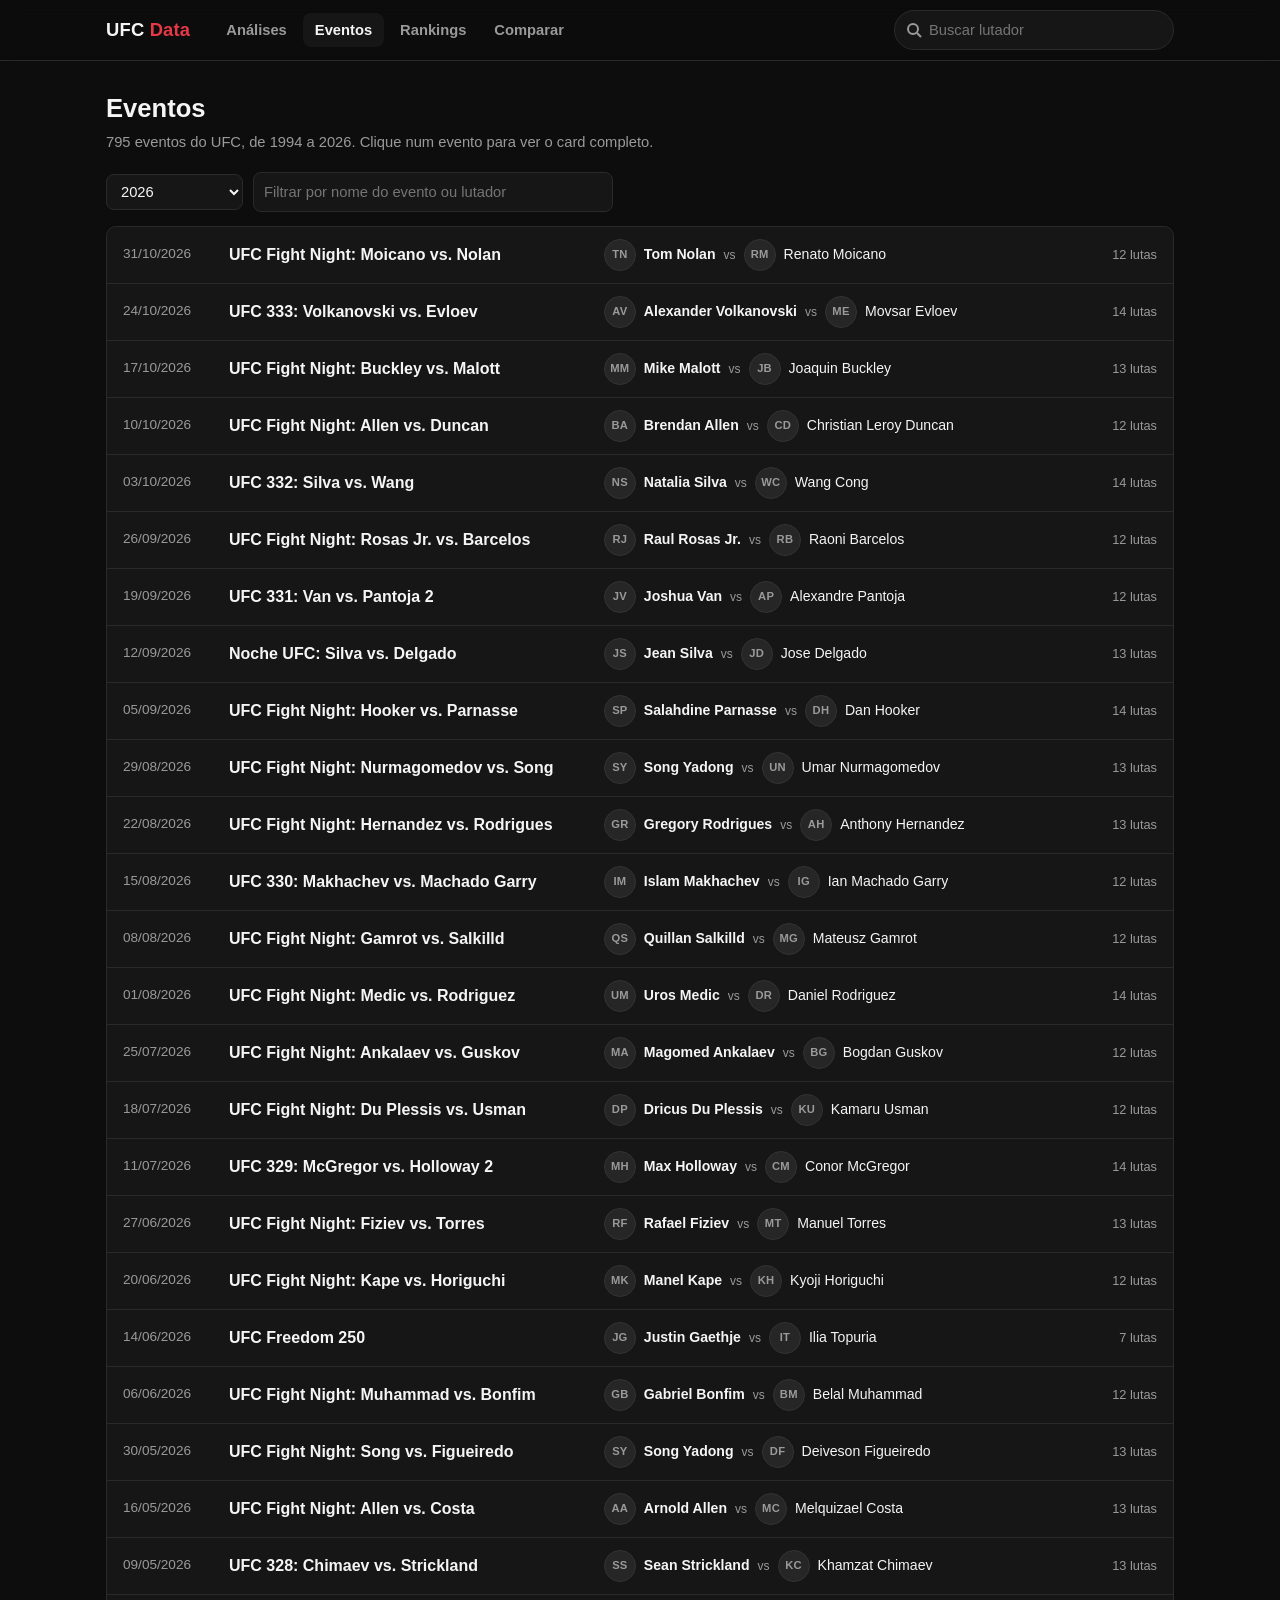
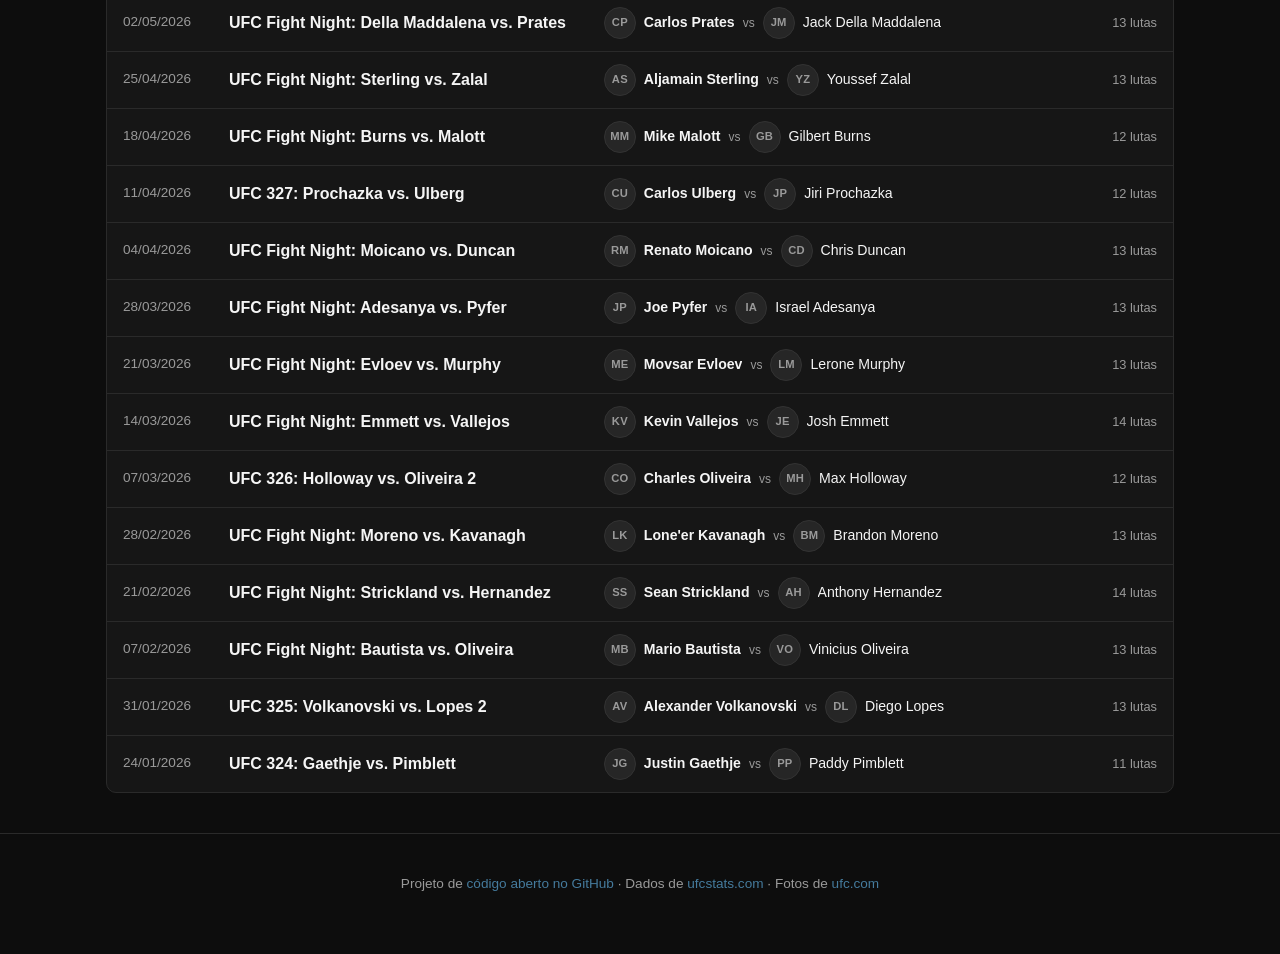
==== eventos.html @ 63c06c4a "Página de eventos: lista por ano e card de cada evento no formato placar - eventos.html: lista com a" ====
<!DOCTYPE html>
<html lang="pt-br">
<head>
<meta charset="UTF-8">
<meta name="viewport" content="width=device-width, initial-scale=1.0">
<title>Eventos — UFC Data</title>
<link rel="stylesheet" href="css/site.css?v=2">
<style>
  h1 { font-size: 1.6rem; margin: 0 0 4px; }
  .intro { color: var(--muted); margin: 0 0 18px; font-size: 0.92rem; }

  /* Lista de eventos */
  .controles-eventos { display: flex; flex-wrap: wrap; gap: 10px; align-items: center; margin-bottom: 14px; }
  .controles-eventos select, .controles-eventos input {
    background: var(--card-bg); color: var(--text); border: 1px solid var(--grid-line); border-radius: 8px;
    padding: 8px 10px; font: inherit; font-size: 0.92rem;
  }
  .controles-eventos input { flex: 1 1 220px; max-width: 360px; }
  .controles-eventos select:focus, .controles-eventos input:focus { outline: 2px solid var(--azul); outline-offset: 1px; }
  .lista-eventos { list-style: none; margin: 0; padding: 0; background: var(--card-bg); border: 1px solid var(--grid-line); border-radius: var(--raio); overflow: hidden; }
  .lista-eventos li + li { border-top: 1px solid var(--grid-line); }
  .lista-eventos a.evento {
    display: grid; grid-template-columns: 92px minmax(0, 1fr) minmax(0, 1.3fr) 70px; gap: 14px; align-items: center;
    padding: 12px 16px; text-decoration: none;
  }
  .lista-eventos a.evento:hover, .lista-eventos a.evento:focus-visible { background: var(--card-hover); outline: none; }
  .evento .data { color: var(--muted); font-size: 0.85rem; font-variant-numeric: tabular-nums; }
  .evento .nome-evento { font-weight: 600; }
  .evento .principal { display: flex; align-items: center; gap: 8px; min-width: 0; font-size: 0.88rem; }
  .evento .principal .x { color: var(--muted); font-size: 0.75rem; }
  .evento .principal .lado { display: flex; align-items: center; gap: 8px; min-width: 0; }
  .evento .principal .lado span { overflow: hidden; text-overflow: ellipsis; white-space: nowrap; }
  .evento .principal .lado.venceu span { font-weight: 700; }
  .evento .qtd { color: var(--muted); font-size: 0.8rem; text-align: right; }
  .vazio { color: var(--muted); padding: 16px; }

  /* Card de um evento */
  .voltar { color: var(--muted); text-decoration: none; font-size: 0.88rem; }
  .voltar:hover { color: var(--text); }
  .cabecalho-evento { margin: 10px 0 18px; }
  .cabecalho-evento .sub { color: var(--muted); }
  .lutas { display: flex; flex-direction: column; gap: 10px; }
  .luta {
    background: var(--card-bg); border: 1px solid var(--grid-line); border-radius: var(--raio);
    padding: 12px 16px;
  }
  .luta .rotulo-luta { color: var(--muted); font-size: 0.72rem; text-transform: uppercase; letter-spacing: 0.05em; margin-bottom: 8px; display: flex; flex-wrap: wrap; gap: 4px 10px; align-items: center; }
  .luta .rotulo-luta .etiqueta { margin: 0; }
  .placar { display: grid; grid-template-columns: minmax(0, 1fr) auto minmax(0, 1fr); gap: 16px; align-items: center; }
  .placar .lado { display: flex; align-items: center; gap: 12px; min-width: 0; }
  .placar .lado.direita { flex-direction: row-reverse; text-align: right; }
  .placar .lado.direita .identificacao { align-items: flex-end; }
  .placar .lado.perdeu { opacity: 0.55; }
  .placar .lado .nome-lutador { font-size: 1rem; }
  .placar .centro { text-align: center; min-width: 140px; }
  .placar .centro .metodo { font-weight: 700; }
  .placar .centro .detalhe { color: var(--muted); font-size: 0.8rem; }
  .estat-luta { display: flex; justify-content: center; flex-wrap: wrap; gap: 4px 18px; margin-top: 10px; padding-top: 8px; border-top: 1px solid var(--grid-line); color: var(--muted); font-size: 0.8rem; font-variant-numeric: tabular-nums; }
  .estat-luta strong { color: var(--text); }

  @media (max-width: 760px) {
    .lista-eventos a.evento { grid-template-columns: minmax(0, 1fr) auto; gap: 4px 12px; }
    .evento .data { grid-column: 1; grid-row: 1; }
    .evento .qtd { grid-column: 2; grid-row: 1; }
    .evento .nome-evento { grid-column: 1 / -1; }
    .evento .principal { grid-column: 1 / -1; }
    .placar { grid-template-columns: minmax(0, 1fr) minmax(0, 1fr); gap: 10px; }
    .placar .centro { grid-column: 1 / -1; grid-row: 2; min-width: 0; }
    .placar .lado { gap: 8px; }
    .placar .lado .avatar { width: 36px; height: 36px; }
    .placar .lado .nome-lutador { font-size: 0.92rem; overflow-wrap: anywhere; }
  }
</style>
</head>
<body data-pagina="eventos">

<main id="eventos">
  <p class="carregando">Carregando…</p>
</main>

<footer>
  Projeto de <a href="https://github.com/khannnn1/ufc-data">código aberto no GitHub</a> · Dados de <a href="http://ufcstats.com">ufcstats.com</a> · Fotos de <a href="https://www.ufc.com">ufc.com</a>
</footer>

<script src="js/site.js?v=2"></script>
<script src="js/eventos.js?v=1"></script>
</body>
</html>
---- css/site.css ----
/* Estilo comum a todas as páginas (cores do projeto: ver src/visualizacao.py).
   Cada página ainda tem o seu <style> com o que só ela usa. */
:root {
  --bg: #0d0d0d;
  --card-bg: #161616;
  --card-hover: #1f1f1f;
  --text: #f5f5f5;
  --muted: #9a9a9a;
  --vermelho: #e63946;
  --azul: #457b9d;
  --amarelo: #c08a1e;
  --verde: #2a9d5c;
  --grid-line: #2a2a2a;
  --raio: 10px;
  --largura: 1100px;
}
* { box-sizing: border-box; }
body {
  margin: 0;
  background: var(--bg);
  color: var(--text);
  font-family: -apple-system, "Segoe UI", Roboto, sans-serif;
  line-height: 1.5;
}
a { color: inherit; }
section[id] { scroll-margin-top: 72px; }
.visualmente-oculto { position: absolute; width: 1px; height: 1px; overflow: hidden; clip: rect(0 0 0 0); white-space: nowrap; }

/* ---------- Barra do topo (montada por js/site.js) ---------- */
.barra-topo {
  position: sticky; top: 0; z-index: 50;
  background: rgba(13, 13, 13, 0.92);
  backdrop-filter: blur(8px);
  border-bottom: 1px solid var(--grid-line);
}
.barra-conteudo {
  max-width: var(--largura); margin: 0 auto; padding: 10px 16px;
  display: flex; align-items: center; gap: 24px;
}
.logo { font-weight: 800; font-size: 1.15rem; text-decoration: none; letter-spacing: 0.01em; white-space: nowrap; }
.logo span { color: var(--vermelho); }
.menu { display: flex; gap: 4px; list-style: none; margin: 0; padding: 0; }
.menu a {
  display: block; padding: 6px 12px; border-radius: 8px;
  color: var(--muted); text-decoration: none; font-size: 0.92rem; font-weight: 600;
}
.menu a:hover { color: var(--text); background: var(--card-bg); }
.menu a[aria-current="page"] { color: var(--text); background: var(--card-bg); }
.busca { position: relative; margin-left: auto; width: 280px; max-width: 100%; }
.busca input {
  width: 100%; padding: 8px 12px 8px 34px;
  background: var(--card-bg) url("data:image/svg+xml,%3Csvg xmlns='http://www.w3.org/2000/svg' width='16' height='16' fill='none' stroke='%239a9a9a' stroke-width='2'%3E%3Ccircle cx='7' cy='7' r='5'/%3E%3Cpath d='m11 11 4 4'/%3E%3C/svg%3E") no-repeat 11px center;
  color: var(--text); border: 1px solid var(--grid-line); border-radius: 20px;
  font: inherit; font-size: 0.92rem;
}
.busca input:focus { outline: 2px solid var(--azul); outline-offset: 1px; }
.busca-sugestoes {
  position: absolute; top: calc(100% + 6px); right: 0; width: max(100%, 320px);
  margin: 0; padding: 6px 0; list-style: none;
  background: var(--card-bg); border: 1px solid var(--grid-line); border-radius: var(--raio);
  box-shadow: 0 10px 30px rgba(0, 0, 0, 0.6);
}
.busca-sugestoes li { display: flex; align-items: center; gap: 10px; padding: 7px 12px; cursor: pointer; }
.busca-sugestoes li:hover, .busca-sugestoes li.ativo { background: var(--grid-line); }
.busca-sugestoes li.vazio { color: var(--muted); cursor: default; font-size: 0.9rem; }

/* ---------- Lutador: foto, nome e linha de baixo ---------- */
.avatar {
  position: relative; flex: none;
  width: 40px; height: 40px; border-radius: 50%; overflow: hidden;
  background: #262626; border: 1px solid #333;
  display: flex; align-items: center; justify-content: center;
  color: var(--muted); font-size: 0.8rem; font-weight: 700; letter-spacing: 0.02em;
}
.avatar.pequeno { width: 32px; height: 32px; font-size: 0.7rem; }
.avatar.grande { width: 64px; height: 64px; font-size: 1.1rem; }
.avatar.enorme { width: 120px; height: 120px; font-size: 2rem; border-width: 2px; }
.avatar img {
  position: absolute; inset: 0; width: 100%; height: 100%;
  object-fit: cover; object-position: 50% 0; background: #262626;
}
.identificacao { display: flex; flex-direction: column; min-width: 0; line-height: 1.25; }
.nome-lutador { font-weight: 600; overflow: hidden; text-overflow: ellipsis; text-decoration: none; }
a.nome-lutador:hover { text-decoration: underline; }
.sub-lutador { color: var(--muted); font-size: 0.78rem; }
.sub-lutador a { text-decoration: none; }
.sub-lutador a:hover { color: var(--text); text-decoration: underline; }

/* ---------- Tabelas ---------- */
.tabela-wrap { overflow-x: auto; }
table { border-collapse: collapse; width: 100%; font-size: 0.9rem; }
th, td { text-align: left; padding: 8px 10px; border-bottom: 1px solid var(--grid-line); white-space: nowrap; }
th { color: var(--muted); font-weight: 600; font-size: 0.75rem; text-transform: uppercase; letter-spacing: 0.04em; }
td.num, th.num { text-align: right; font-variant-numeric: tabular-nums; }


/* ---------- Páginas de conteúdo (perfil, eventos) ---------- */
main { max-width: var(--largura); margin: 0 auto; padding: 28px 16px 40px; }
.carregando, .erro { color: var(--muted); padding: 40px 0; text-align: center; }

.cartao-p {
  background: var(--card-bg); border: 1px solid var(--grid-line); border-radius: var(--raio);
  padding: 18px 20px;
}
.cartao-p h2 {
  font-size: 0.78rem; font-weight: 700; color: var(--muted);
  text-transform: uppercase; letter-spacing: 0.05em; margin: 0 0 14px;
}

.botao {
  display: inline-block; padding: 8px 16px; border-radius: 8px; font-weight: 600; font-size: 0.9rem;
  background: var(--vermelho); color: var(--text); text-decoration: none; white-space: nowrap;
}
.botao:hover { filter: brightness(1.1); }

.resultado {
  display: inline-flex; align-items: center; justify-content: center;
  width: 28px; height: 28px; border-radius: 6px; font-weight: 800; font-size: 0.8rem;
}
.resultado.W { background: rgba(42, 157, 92, 0.18); color: #4cc285; }
.resultado.L { background: rgba(230, 57, 70, 0.18); color: #ff6b76; }
.resultado.D, .resultado.NC { background: #262626; color: var(--muted); }
.etiqueta {
  display: inline-block; font-size: 0.68rem; font-weight: 700; letter-spacing: 0.03em; text-transform: uppercase;
  padding: 1px 6px; border-radius: 4px; margin: 3px 4px 0 0; color: var(--bg);
}
.etiqueta.cinturao { background: var(--amarelo); }
.etiqueta.bonus { background: var(--muted); }

footer {
  text-align: center; padding: 40px 20px 60px;
  color: var(--muted); font-size: 0.85rem; border-top: 1px solid var(--grid-line);
}
footer a { color: var(--azul); text-decoration: none; }
footer a:hover { text-decoration: underline; }

@media (max-width: 700px) {
  .barra-conteudo { flex-wrap: wrap; gap: 8px 12px; padding: 8px 12px; }
  .busca { order: 2; width: auto; flex: 1 1 140px; }
  .menu { order: 3; width: 100%; overflow-x: auto; }
  .menu a { padding: 4px 10px; font-size: 0.88rem; }
  th, td { padding: 8px 6px; }
}
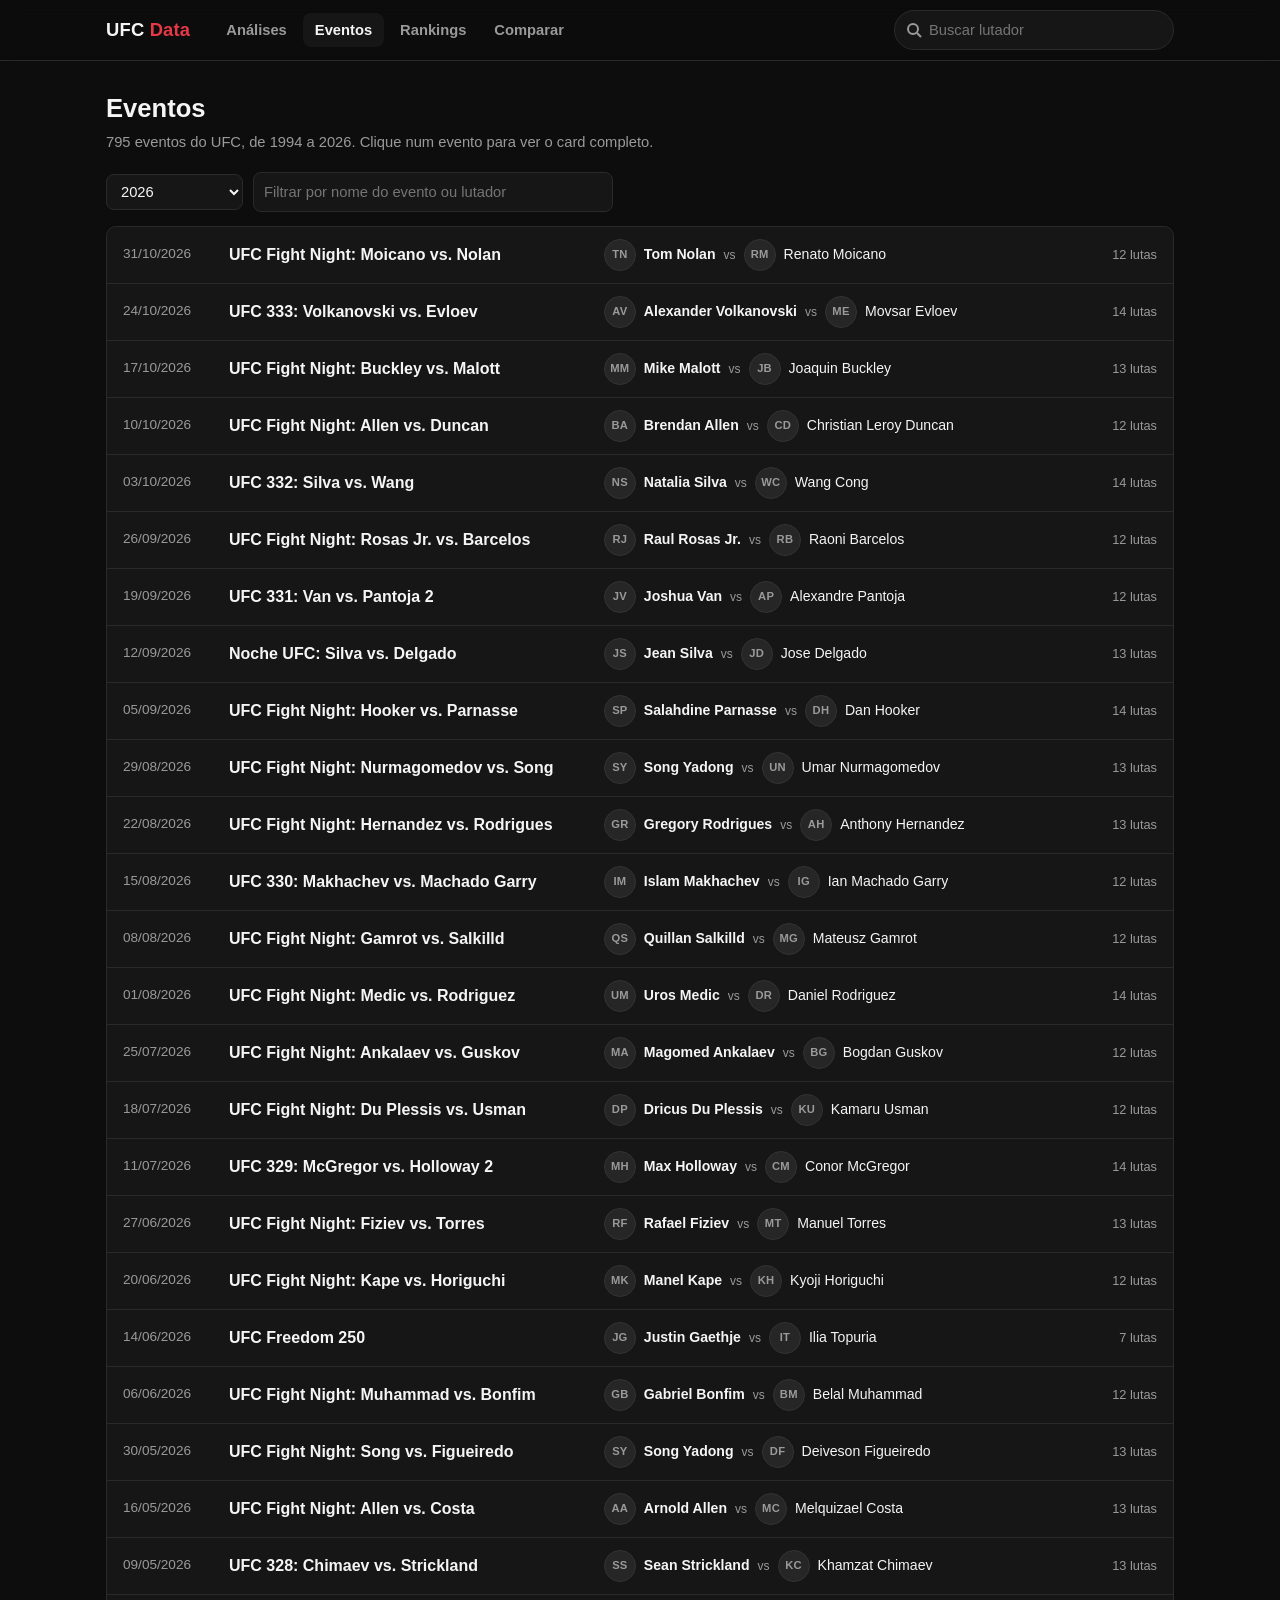
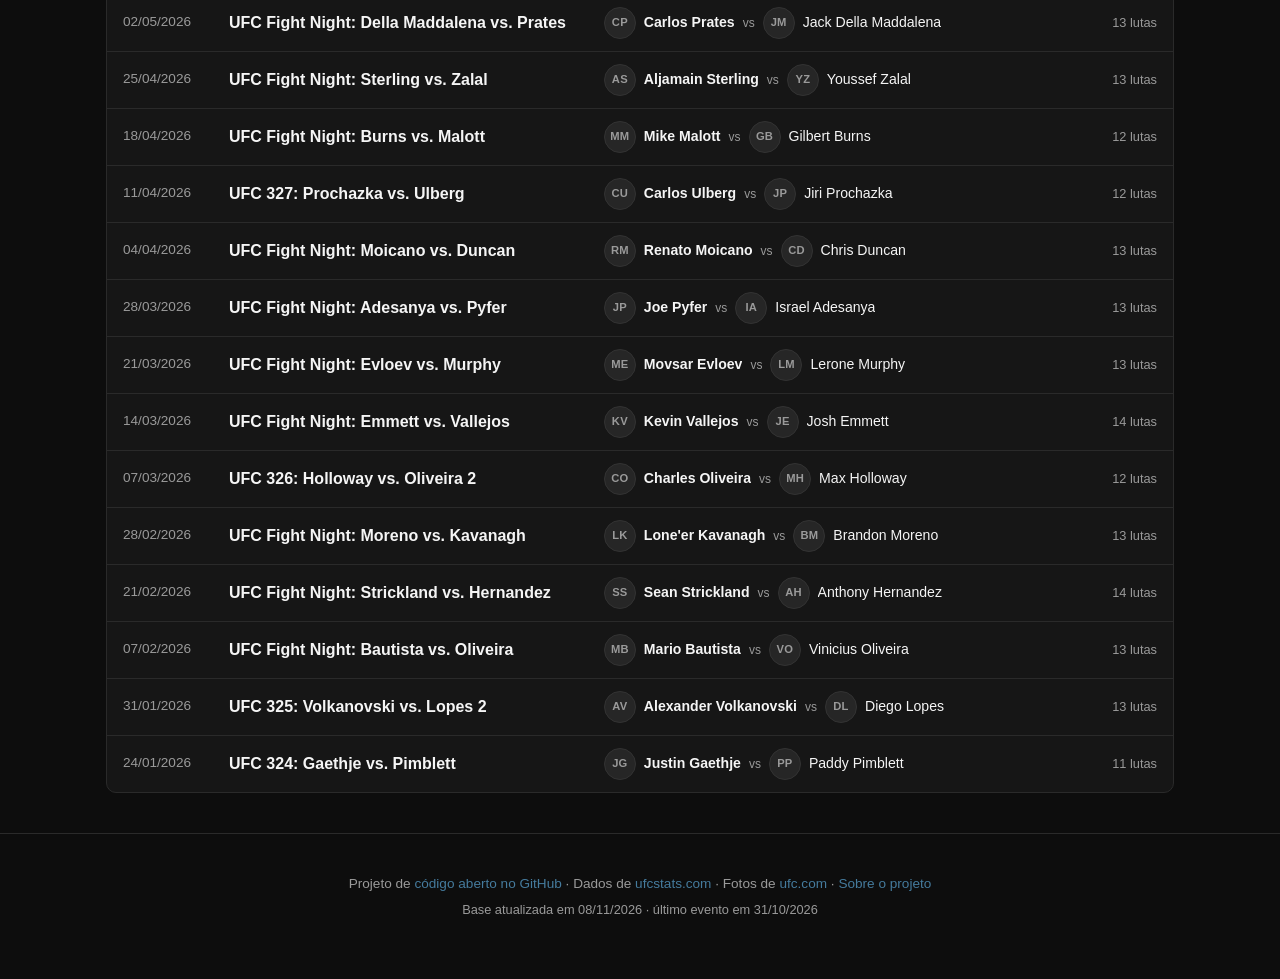
==== commit 26970381: "Acabamento do site: favicon, prévia de link, rodapé com data da base e página Sobre - favicon.svg + " ====
--- a/eventos.html
+++ b/eventos.html
@@ -4,7 +4,21 @@
 <meta charset="UTF-8">
 <meta name="viewport" content="width=device-width, initial-scale=1.0">
 <title>Eventos — UFC Data</title>
-<link rel="stylesheet" href="css/site.css?v=2">
+<meta name="description" content="Todos os eventos do UFC desde 1994, com o card completo de cada um: resultados, métodos, bônus e estatísticas.">
+<meta name="theme-color" content="#0d0d0d">
+<link rel="icon" href="favicon.svg" type="image/svg+xml">
+<link rel="apple-touch-icon" href="img/icone-180.png">
+<meta property="og:type" content="website">
+<meta property="og:site_name" content="UFC Data">
+<meta property="og:locale" content="pt_BR">
+<meta property="og:title" content="Eventos — UFC Data">
+<meta property="og:description" content="Todos os eventos do UFC desde 1994, com o card completo de cada um: resultados, métodos, bônus e estatísticas.">
+<meta property="og:url" content="https://khannnn1.github.io/ufc-data/eventos.html">
+<meta property="og:image" content="https://khannnn1.github.io/ufc-data/img/og.png">
+<meta property="og:image:width" content="1200">
+<meta property="og:image:height" content="630">
+<meta name="twitter:card" content="summary_large_image">
+<link rel="stylesheet" href="css/site.css?v=3">
 <style>
   h1 { font-size: 1.6rem; margin: 0 0 4px; }
   .intro { color: var(--muted); margin: 0 0 18px; font-size: 0.92rem; }
@@ -82,7 +96,7 @@
   Projeto de <a href="https://github.com/khannnn1/ufc-data">código aberto no GitHub</a> · Dados de <a href="http://ufcstats.com">ufcstats.com</a> · Fotos de <a href="https://www.ufc.com">ufc.com</a>
 </footer>
 
-<script src="js/site.js?v=2"></script>
+<script src="js/site.js?v=3"></script>
 <script src="js/eventos.js?v=1"></script>
 </body>
 </html>
--- a/css/site.css
+++ b/css/site.css
@@ -133,6 +133,8 @@
 }
 footer a { color: var(--azul); text-decoration: none; }
 footer a:hover { text-decoration: underline; }
+footer .atualizacao { margin-top: 6px; font-size: 0.8rem; }
+footer .atualizacao:empty { display: none; }
 
 @media (max-width: 700px) {
   .barra-conteudo { flex-wrap: wrap; gap: 8px 12px; padding: 8px 12px; }
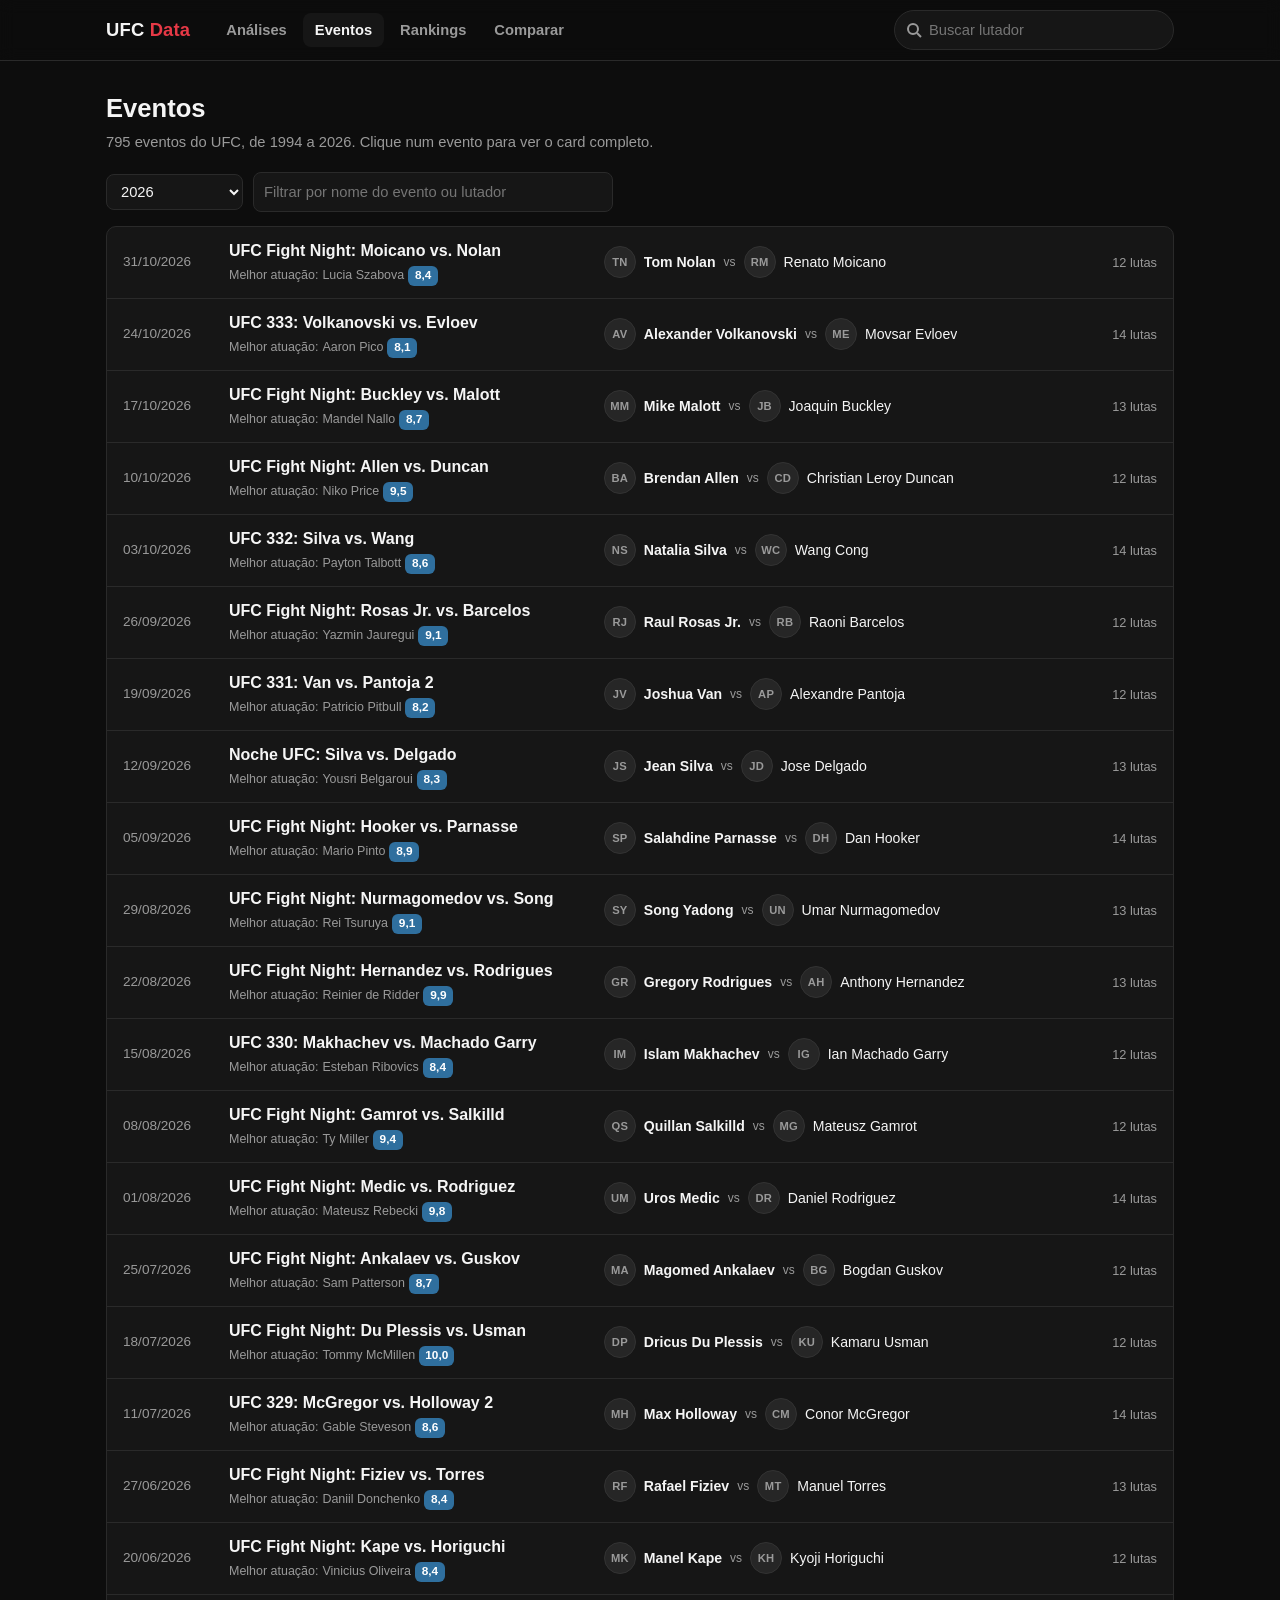
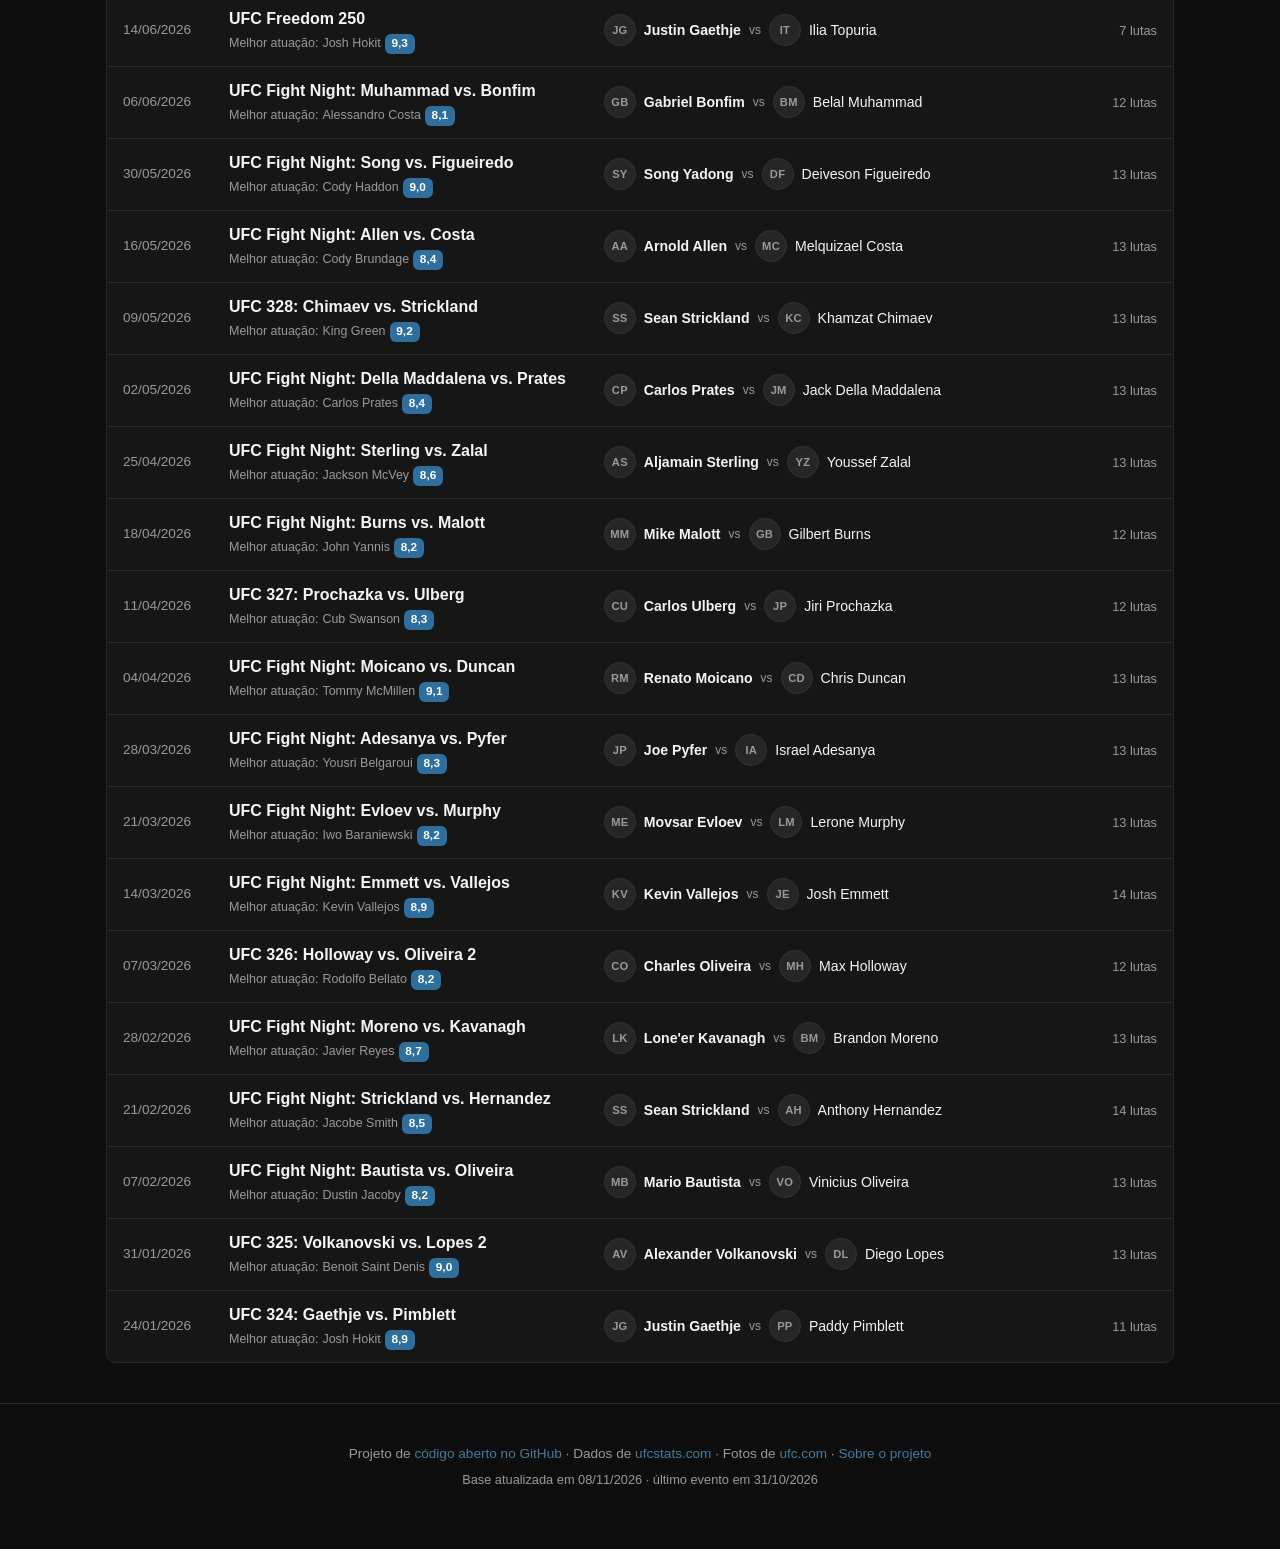
==== commit 79af2d15: "Nota de cada luta no card do evento e no perfil - exportar: lutas.json ganha a nota e as partes (res" ====
--- a/eventos.html
+++ b/eventos.html
@@ -18,7 +18,7 @@
 <meta property="og:image:width" content="1200">
 <meta property="og:image:height" content="630">
 <meta name="twitter:card" content="summary_large_image">
-<link rel="stylesheet" href="css/site.css?v=3">
+<link rel="stylesheet" href="css/site.css?v=4">
 <style>
   h1 { font-size: 1.6rem; margin: 0 0 4px; }
   .intro { color: var(--muted); margin: 0 0 18px; font-size: 0.92rem; }
@@ -40,6 +40,10 @@
   .lista-eventos a.evento:hover, .lista-eventos a.evento:focus-visible { background: var(--card-hover); outline: none; }
   .evento .data { color: var(--muted); font-size: 0.85rem; font-variant-numeric: tabular-nums; }
   .evento .nome-evento { font-weight: 600; }
+  .evento .melhor-nota { display: flex; align-items: center; gap: 4px; flex-wrap: wrap; font-weight: 400; font-size: 0.78rem; color: var(--muted); margin-top: 3px; }
+  .evento .melhor-nota .selo-nota { height: 20px; min-width: 30px; font-size: 0.74rem; }
+  .placar .selos { display: flex; align-items: center; gap: 6px; flex-shrink: 0; }
+  .placar .lado.direita .selos { flex-direction: row-reverse; }
   .evento .principal { display: flex; align-items: center; gap: 8px; min-width: 0; font-size: 0.88rem; }
   .evento .principal .x { color: var(--muted); font-size: 0.75rem; }
   .evento .principal .lado { display: flex; align-items: center; gap: 8px; min-width: 0; }
@@ -64,7 +68,7 @@
   .placar .lado { display: flex; align-items: center; gap: 12px; min-width: 0; }
   .placar .lado.direita { flex-direction: row-reverse; text-align: right; }
   .placar .lado.direita .identificacao { align-items: flex-end; }
-  .placar .lado.perdeu { opacity: 0.55; }
+  .placar .lado.perdeu > :not(.selos), .placar .lado.perdeu .resultado { opacity: 0.55; } /* a nota fica nítida */
   .placar .lado .nome-lutador { font-size: 1rem; }
   .placar .centro { text-align: center; min-width: 140px; }
   .placar .centro .metodo { font-weight: 700; }
@@ -80,7 +84,12 @@
     .evento .principal { grid-column: 1 / -1; }
     .placar { grid-template-columns: minmax(0, 1fr) minmax(0, 1fr); gap: 10px; }
     .placar .centro { grid-column: 1 / -1; grid-row: 2; min-width: 0; }
-    .placar .lado { gap: 8px; }
+    .placar .lado { display: grid; grid-template-columns: 36px minmax(0, 1fr); gap: 6px 8px; align-items: center; }
+    .placar .lado.direita { grid-template-columns: minmax(0, 1fr) 36px; }
+    .placar .lado.direita .avatar { grid-column: 2; grid-row: 1; }
+    .placar .lado.direita .identificacao { grid-column: 1; grid-row: 1; }
+    .placar .lado .selos { grid-column: 1 / -1; }
+    .placar .lado.direita .selos { justify-content: flex-start; }
     .placar .lado .avatar { width: 36px; height: 36px; }
     .placar .lado .nome-lutador { font-size: 0.92rem; overflow-wrap: anywhere; }
   }
@@ -96,7 +105,7 @@
   Projeto de <a href="https://github.com/khannnn1/ufc-data">código aberto no GitHub</a> · Dados de <a href="http://ufcstats.com">ufcstats.com</a> · Fotos de <a href="https://www.ufc.com">ufc.com</a>
 </footer>
 
-<script src="js/site.js?v=3"></script>
-<script src="js/eventos.js?v=1"></script>
+<script src="js/site.js?v=4"></script>
+<script src="js/eventos.js?v=2"></script>
 </body>
 </html>
--- a/css/site.css
+++ b/css/site.css
@@ -127,6 +127,31 @@
 .etiqueta.cinturao { background: var(--amarelo); }
 .etiqueta.bonus { background: var(--muted); }
 
+/* Nota por luta (0 a 10): faixas de cor com o número sempre escrito */
+.selo-nota {
+  display: inline-flex; align-items: center; justify-content: center; min-width: 34px; height: 24px; padding: 0 6px;
+  border-radius: 6px; border: 0; font: inherit; font-weight: 800; font-size: 0.82rem; font-variant-numeric: tabular-nums;
+  color: #fff; line-height: 1;
+}
+button.selo-nota { cursor: pointer; }
+button.selo-nota:hover { filter: brightness(1.15); }
+button.selo-nota:focus-visible { outline: 2px solid var(--text); outline-offset: 2px; }
+.selo-nota.baixa { background: #c4313d; }
+.selo-nota.media { background: var(--amarelo); color: #111; }
+.selo-nota.boa { background: #23874f; }
+.selo-nota.otima { background: #2f6f9e; }
+.detalhe-nota {
+  position: absolute; z-index: 60; width: 260px; background: #1c1c1c; border: 1px solid #3a3a3a; border-radius: var(--raio);
+  padding: 12px 14px; box-shadow: 0 8px 24px rgba(0, 0, 0, 0.5); font-size: 0.85rem;
+}
+.detalhe-nota .titulo-nota { display: flex; align-items: center; gap: 8px; font-weight: 700; margin-bottom: 8px; }
+.detalhe-nota dl { display: grid; grid-template-columns: 1fr auto; gap: 3px 12px; margin: 0; font-variant-numeric: tabular-nums; }
+.detalhe-nota dt { color: var(--muted); }
+.detalhe-nota dd { margin: 0; text-align: right; }
+.detalhe-nota .estilo-nota { color: var(--muted); font-size: 0.78rem; margin: 8px 0 6px; }
+.detalhe-nota .estilo-nota:empty { display: none; }
+.detalhe-nota a { color: var(--text); font-size: 0.78rem; }
+
 footer {
   text-align: center; padding: 40px 20px 60px;
   color: var(--muted); font-size: 0.85rem; border-top: 1px solid var(--grid-line);
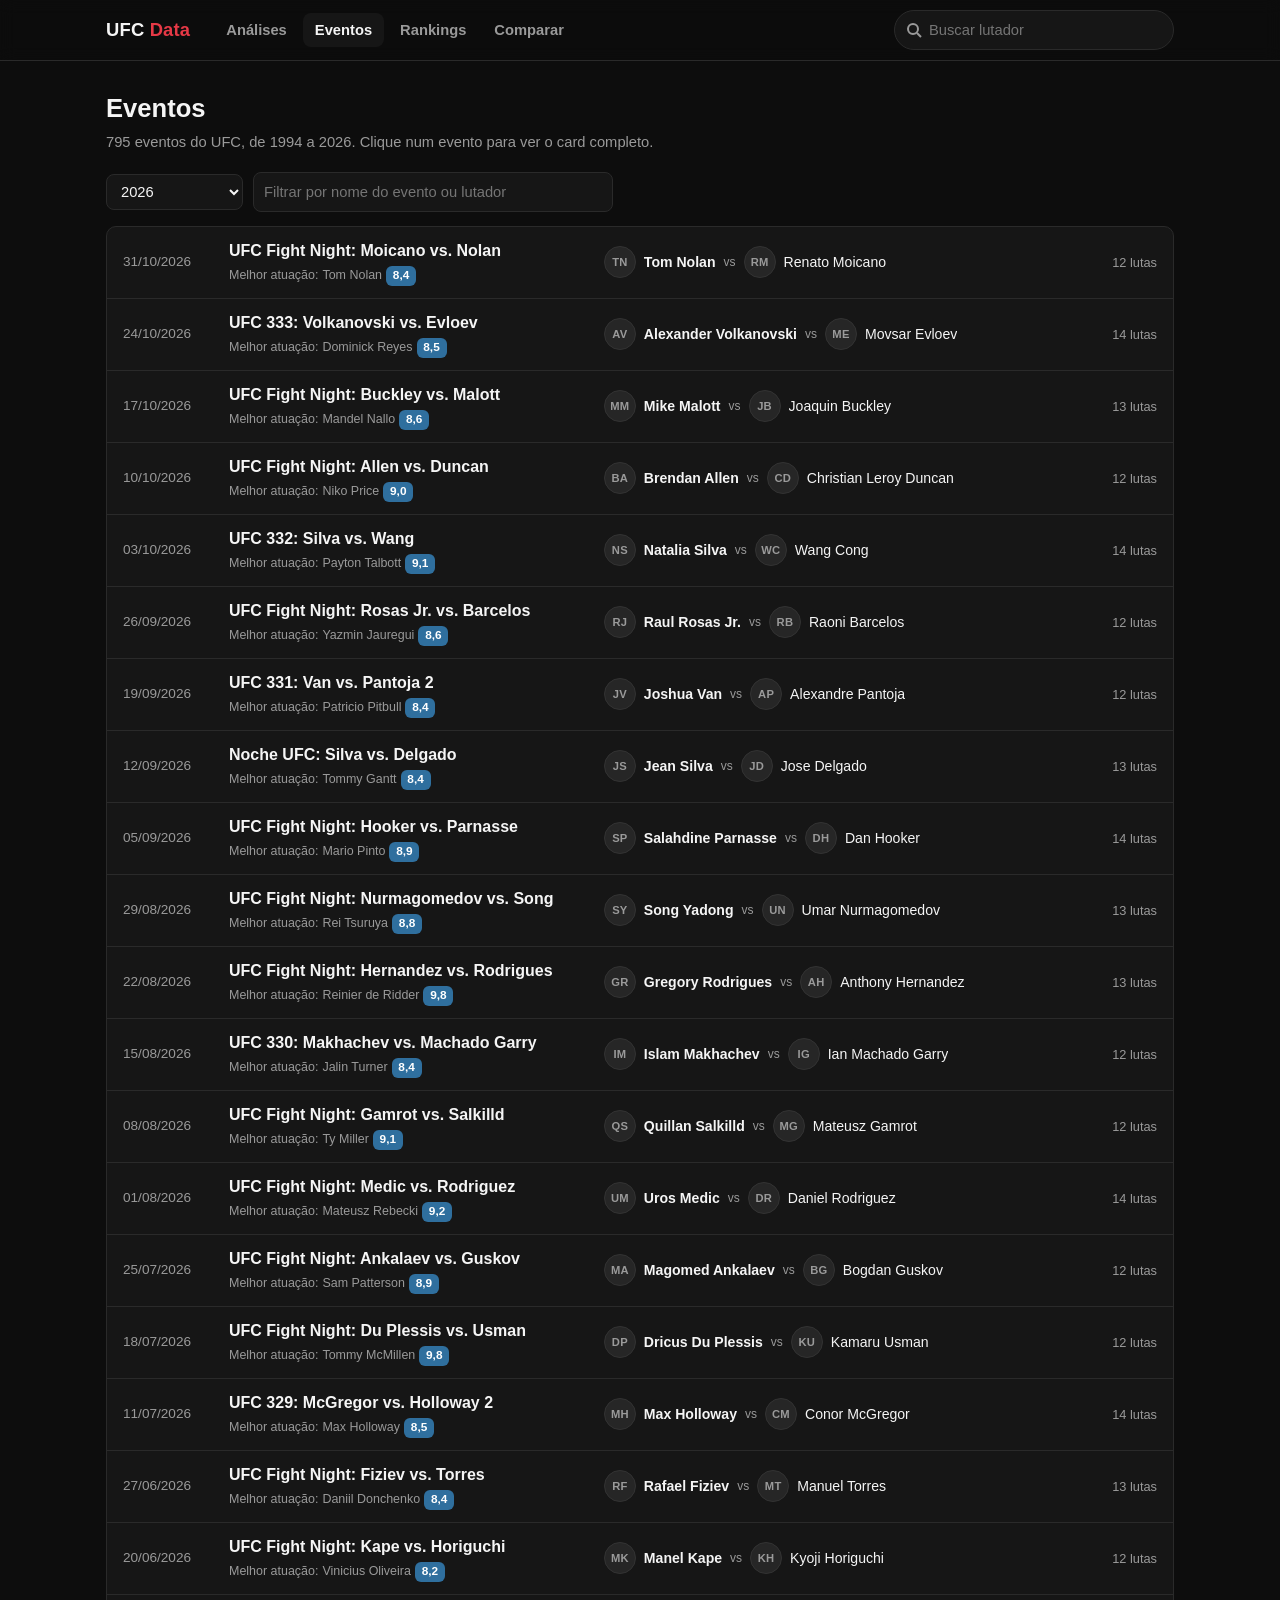
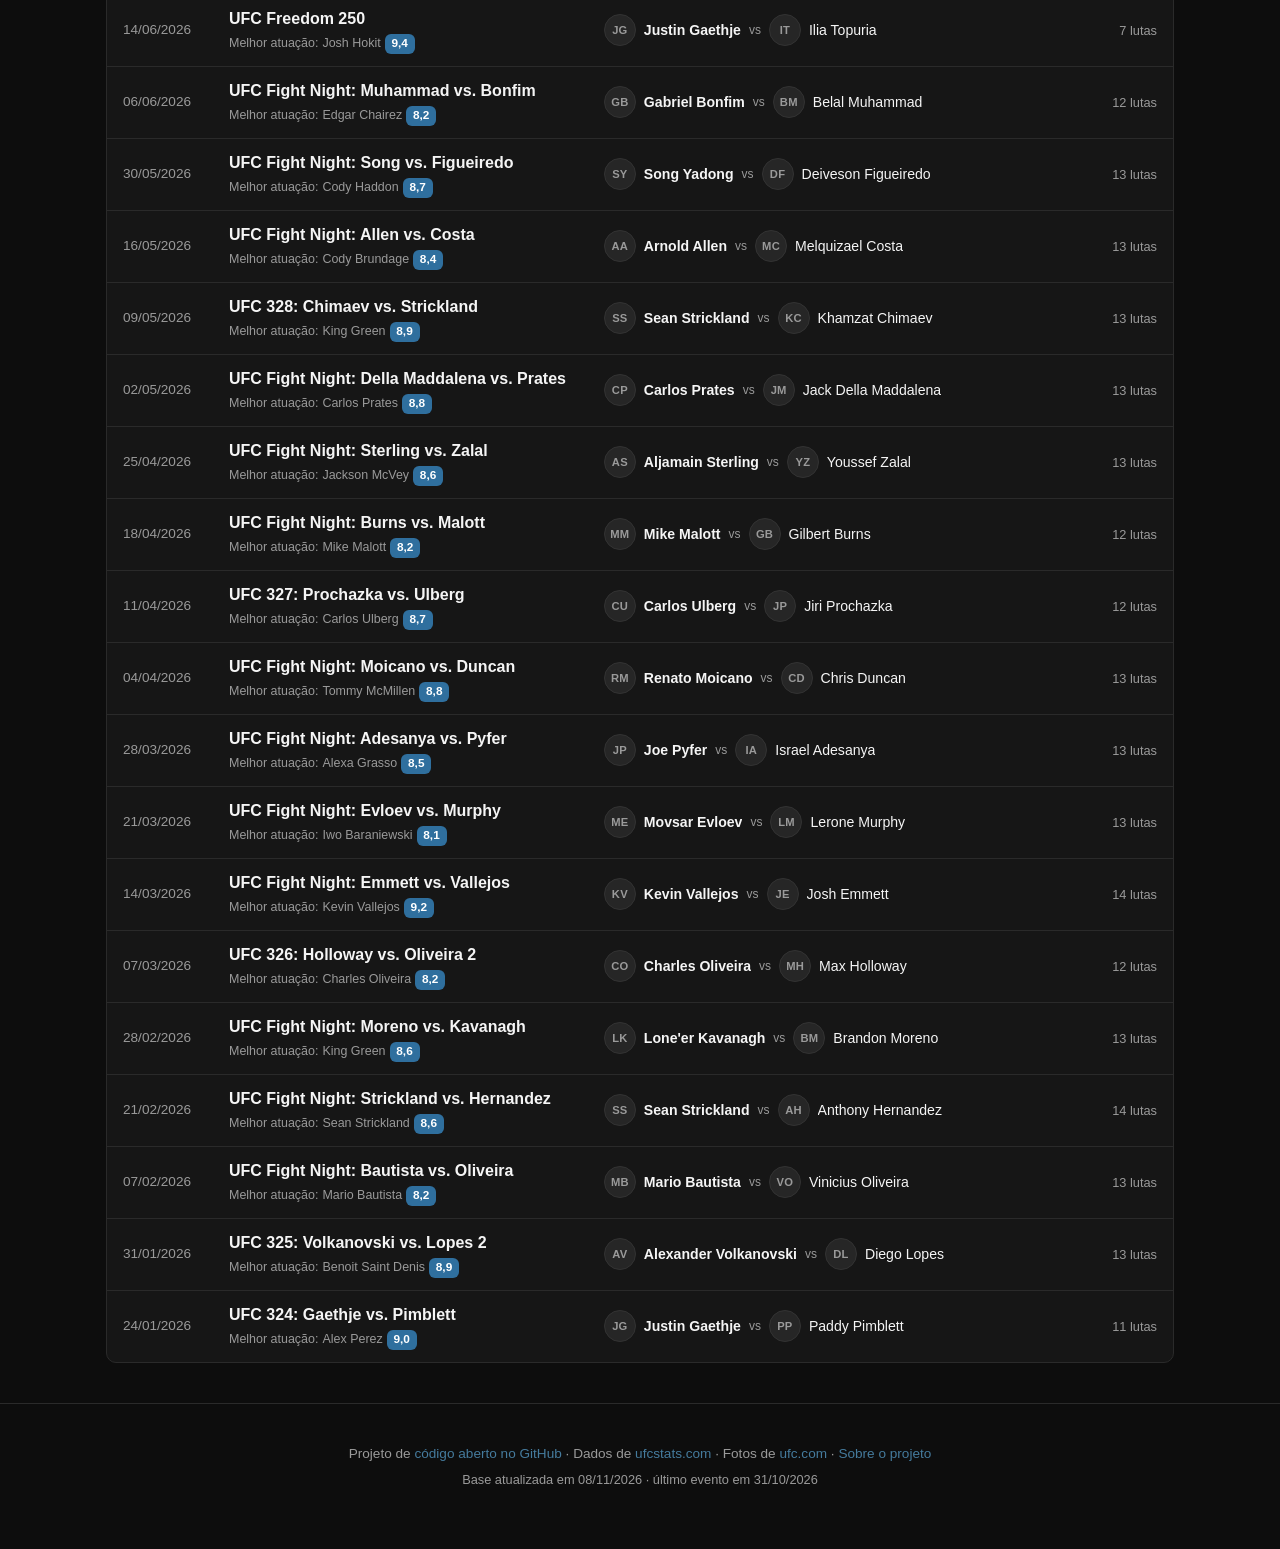
==== commit 3ff8367c: "Mostra a melhor posição no top 15 (Elo) ao lado do nome Nos rankings, no comparador e no perfil: "me" ====
--- a/eventos.html
+++ b/eventos.html
@@ -93,6 +93,7 @@
     .placar .lado .avatar { width: 36px; height: 36px; }
     .placar .lado .nome-lutador { font-size: 0.92rem; overflow-wrap: anywhere; }
   }
+  .posicao-elo { color: var(--text); font-weight: 600; font-variant-numeric: tabular-nums; }
 </style>
 </head>
 <body data-pagina="eventos">
@@ -105,7 +106,7 @@
   Projeto de <a href="https://github.com/khannnn1/ufc-data">código aberto no GitHub</a> · Dados de <a href="http://ufcstats.com">ufcstats.com</a> · Fotos de <a href="https://www.ufc.com">ufc.com</a>
 </footer>
 
-<script src="js/site.js?v=4"></script>
-<script src="js/eventos.js?v=2"></script>
+<script src="js/site.js?v=5"></script>
+<script src="js/eventos.js?v=3"></script>
 </body>
 </html>
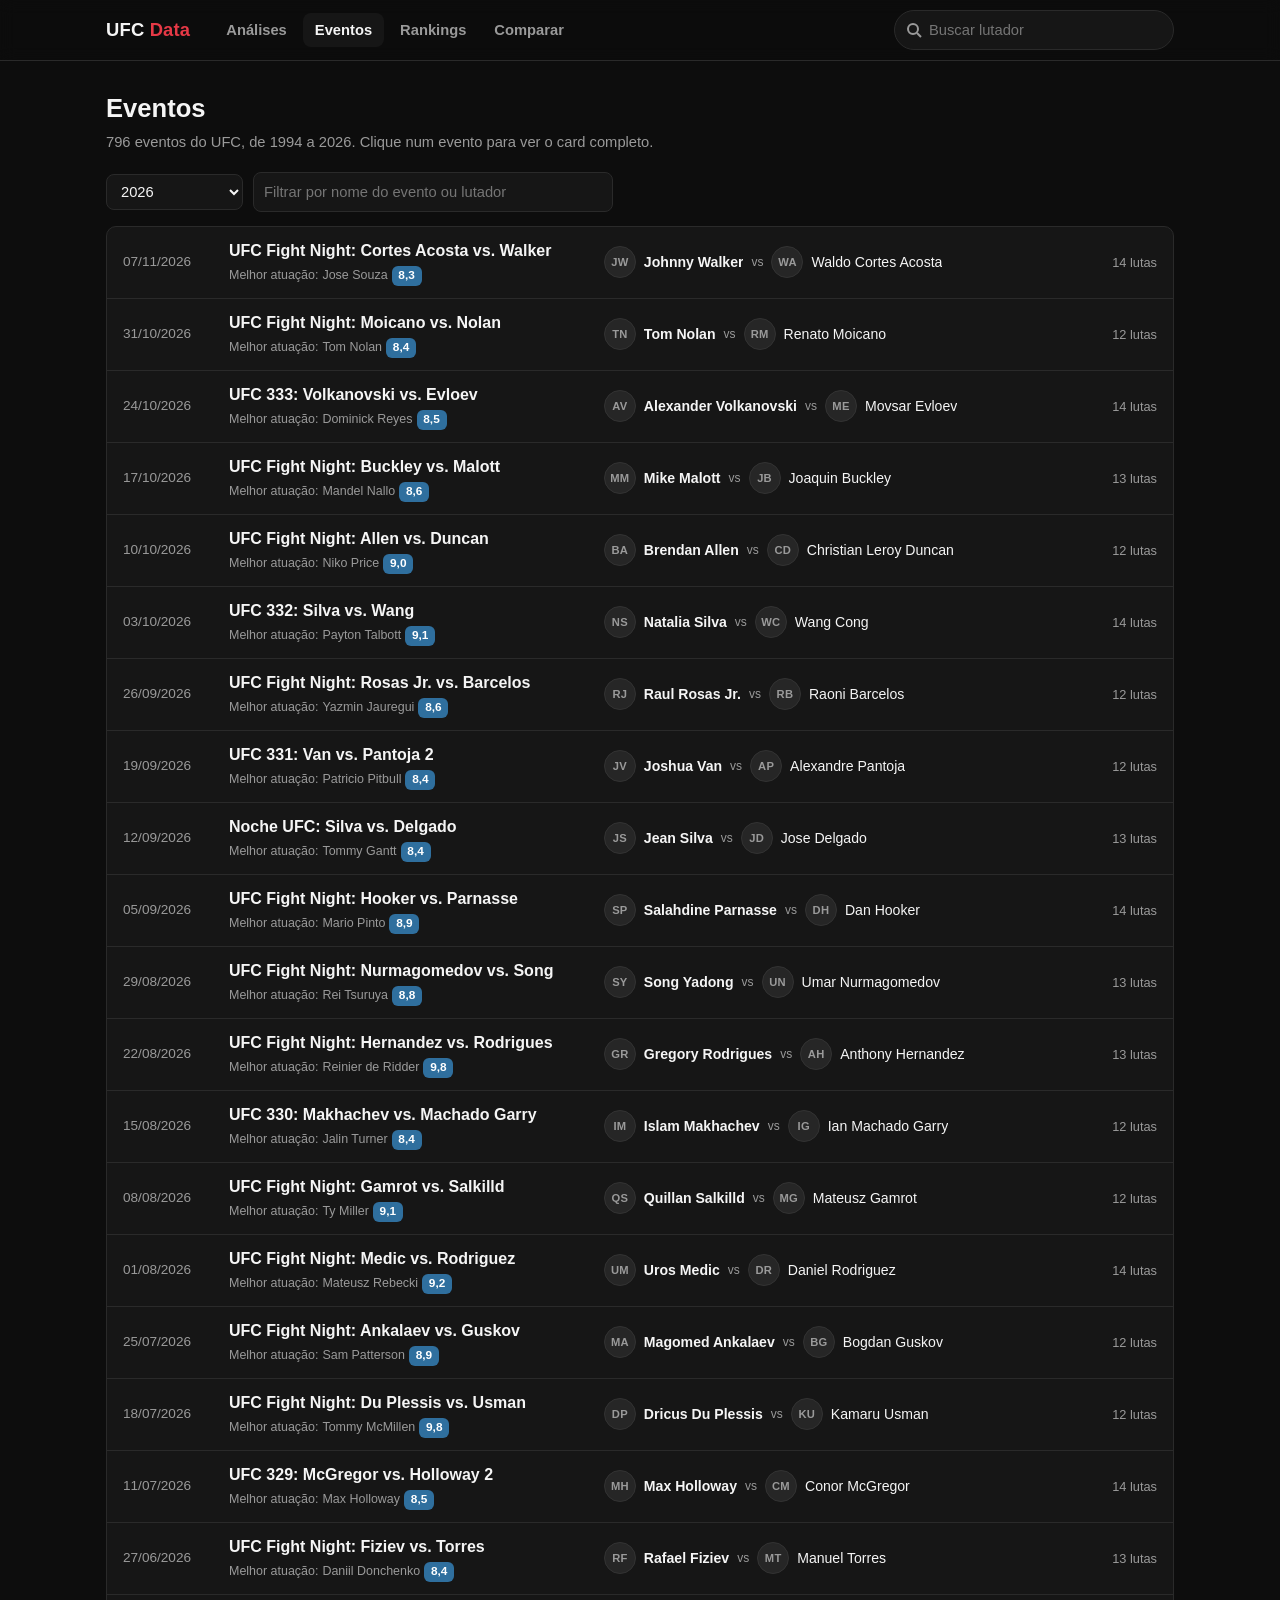
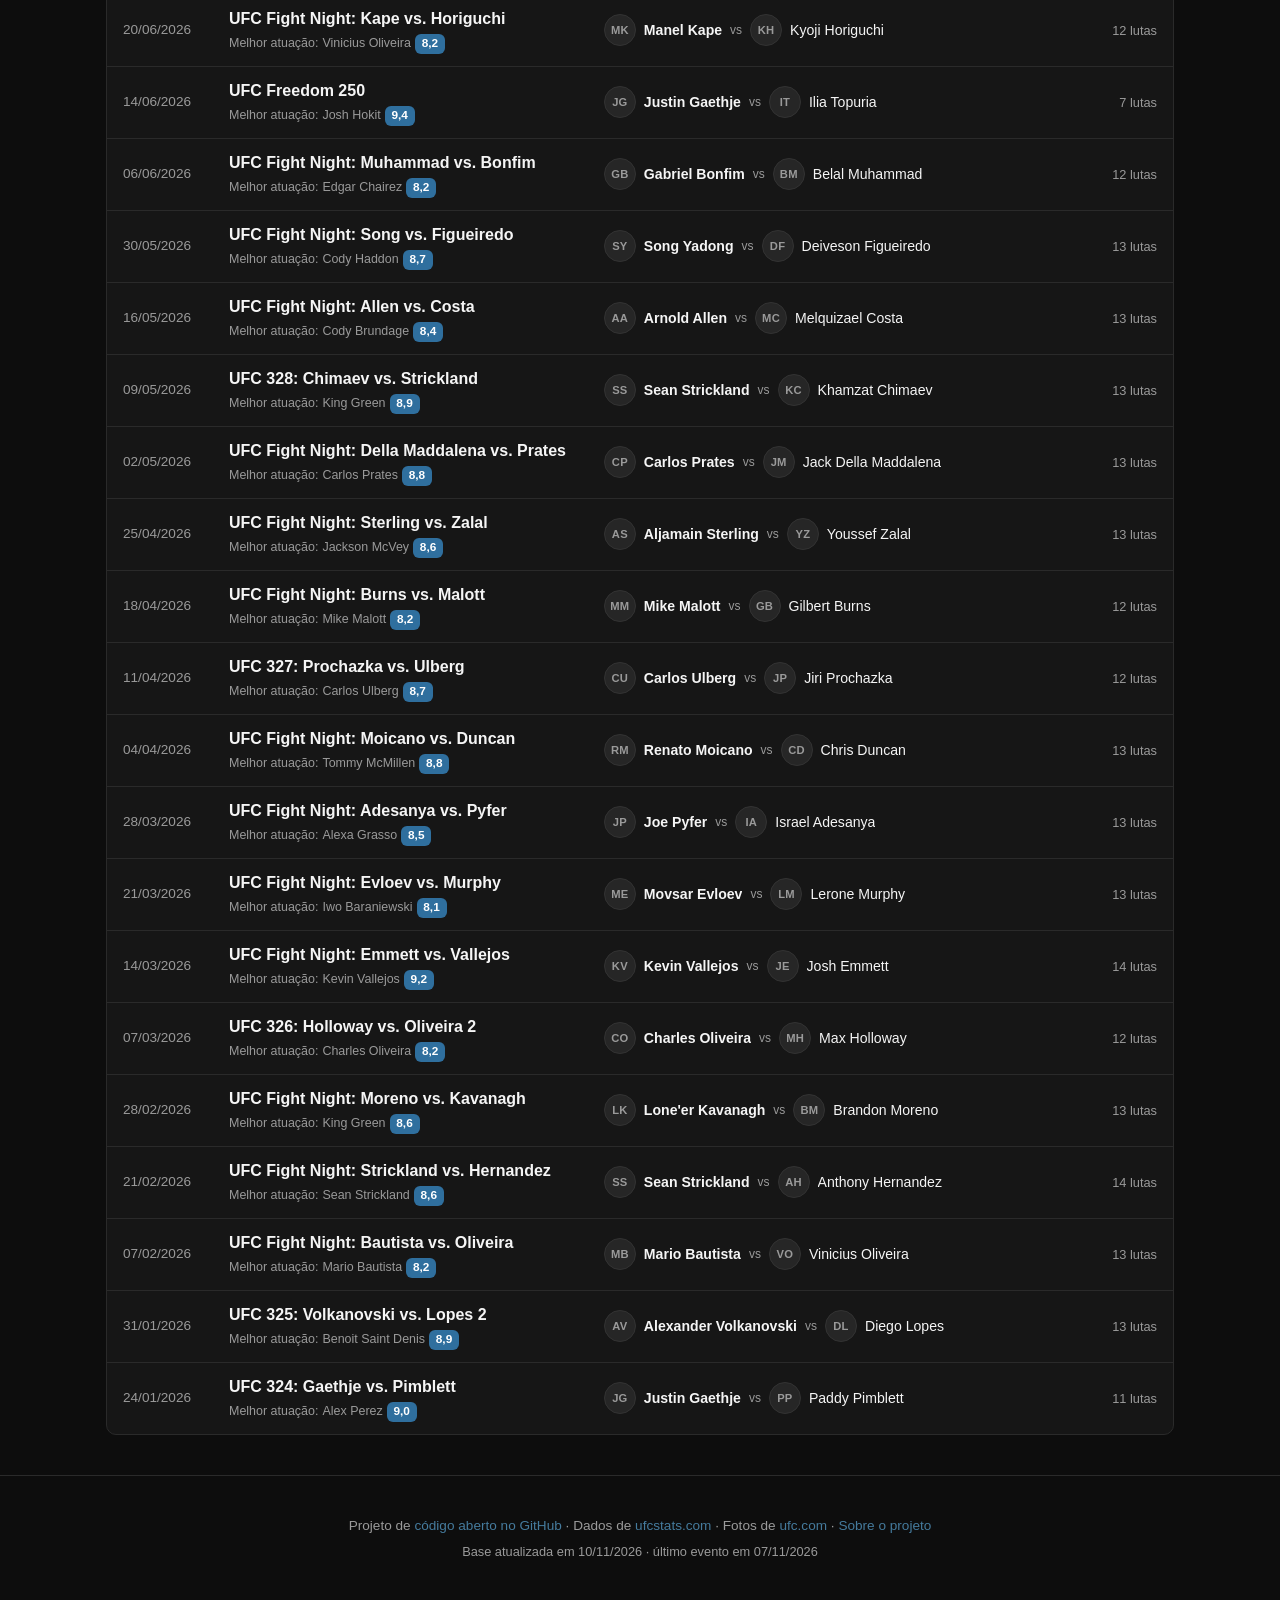
==== commit 2803ee9a: "Listas de piores atuações e de vitórias com menor diferença de nota Seção de atuações dos rankings g" ====
--- a/eventos.html
+++ b/eventos.html
@@ -106,7 +106,7 @@
   Projeto de <a href="https://github.com/khannnn1/ufc-data">código aberto no GitHub</a> · Dados de <a href="http://ufcstats.com">ufcstats.com</a> · Fotos de <a href="https://www.ufc.com">ufc.com</a>
 </footer>
 
-<script src="js/site.js?v=5"></script>
-<script src="js/eventos.js?v=3"></script>
+<script src="js/site.js?v=8"></script>
+<script src="js/eventos.js?v=4"></script>
 </body>
 </html>
